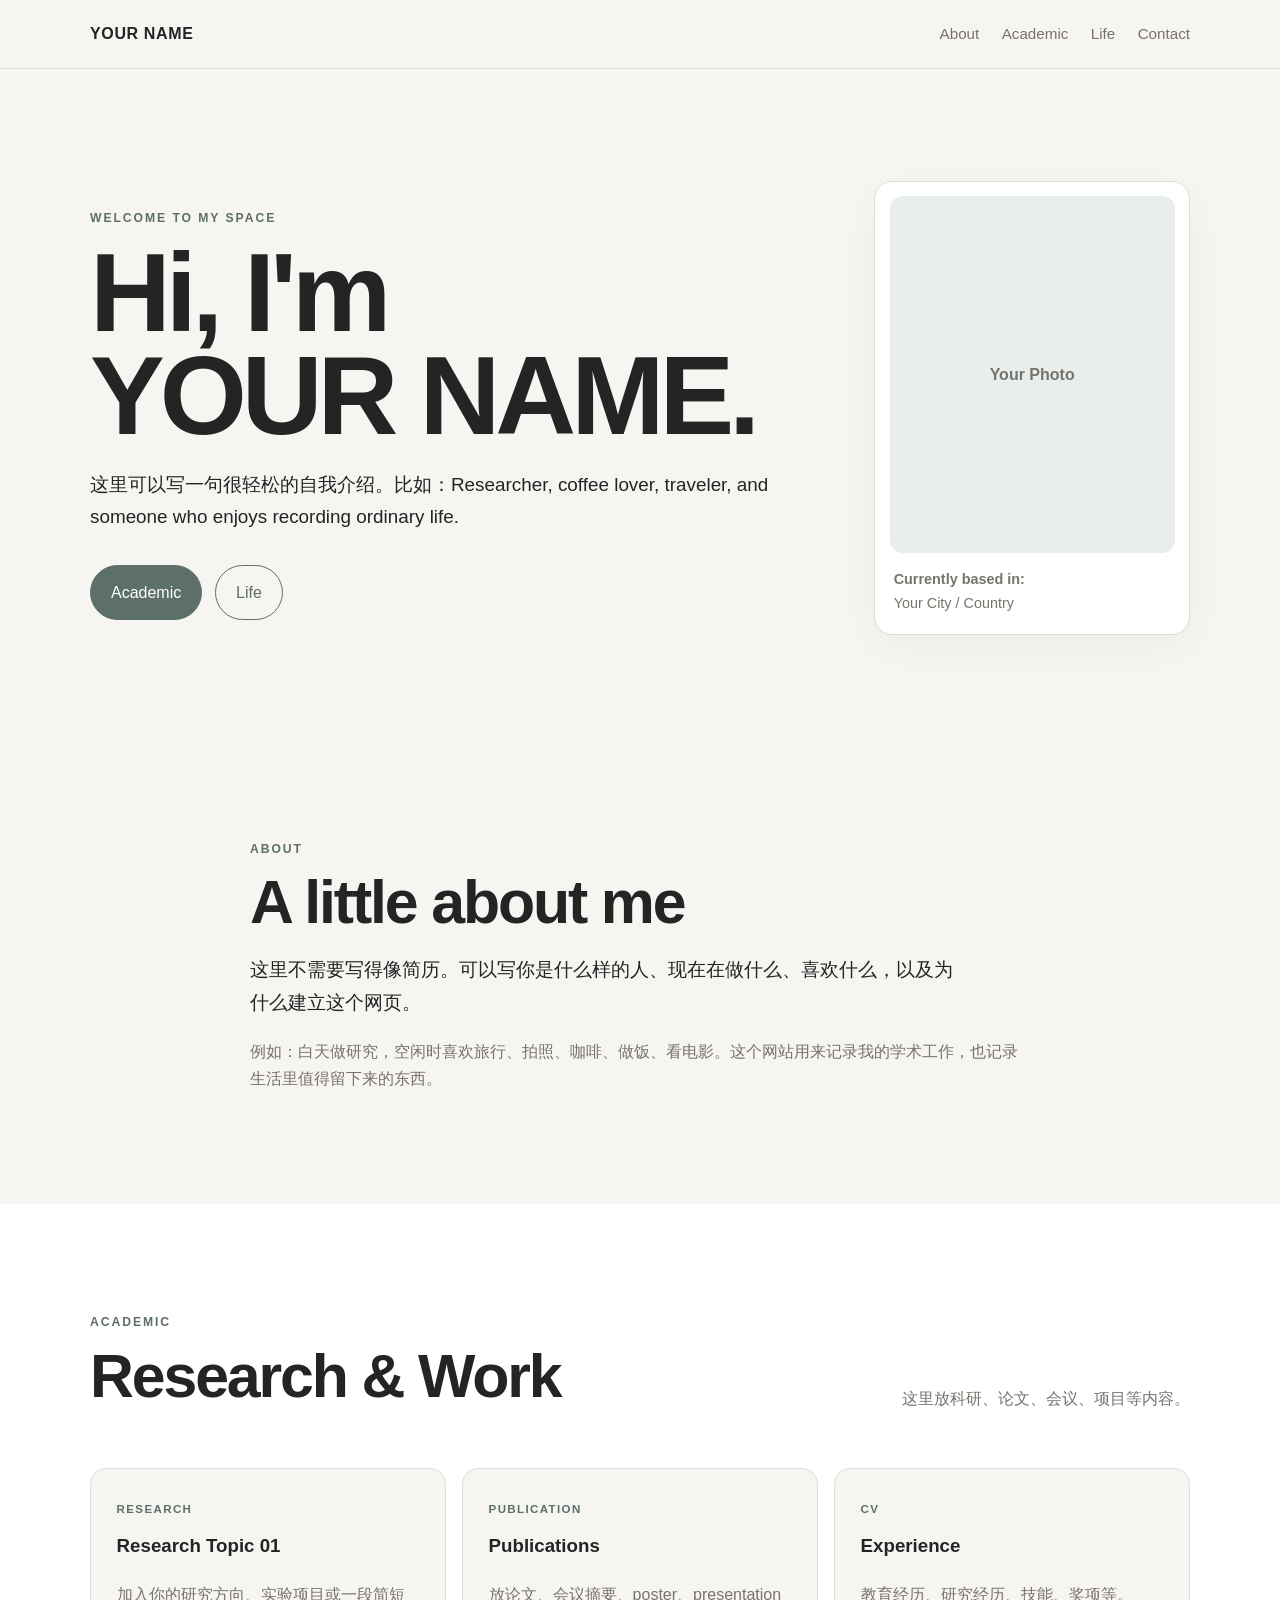
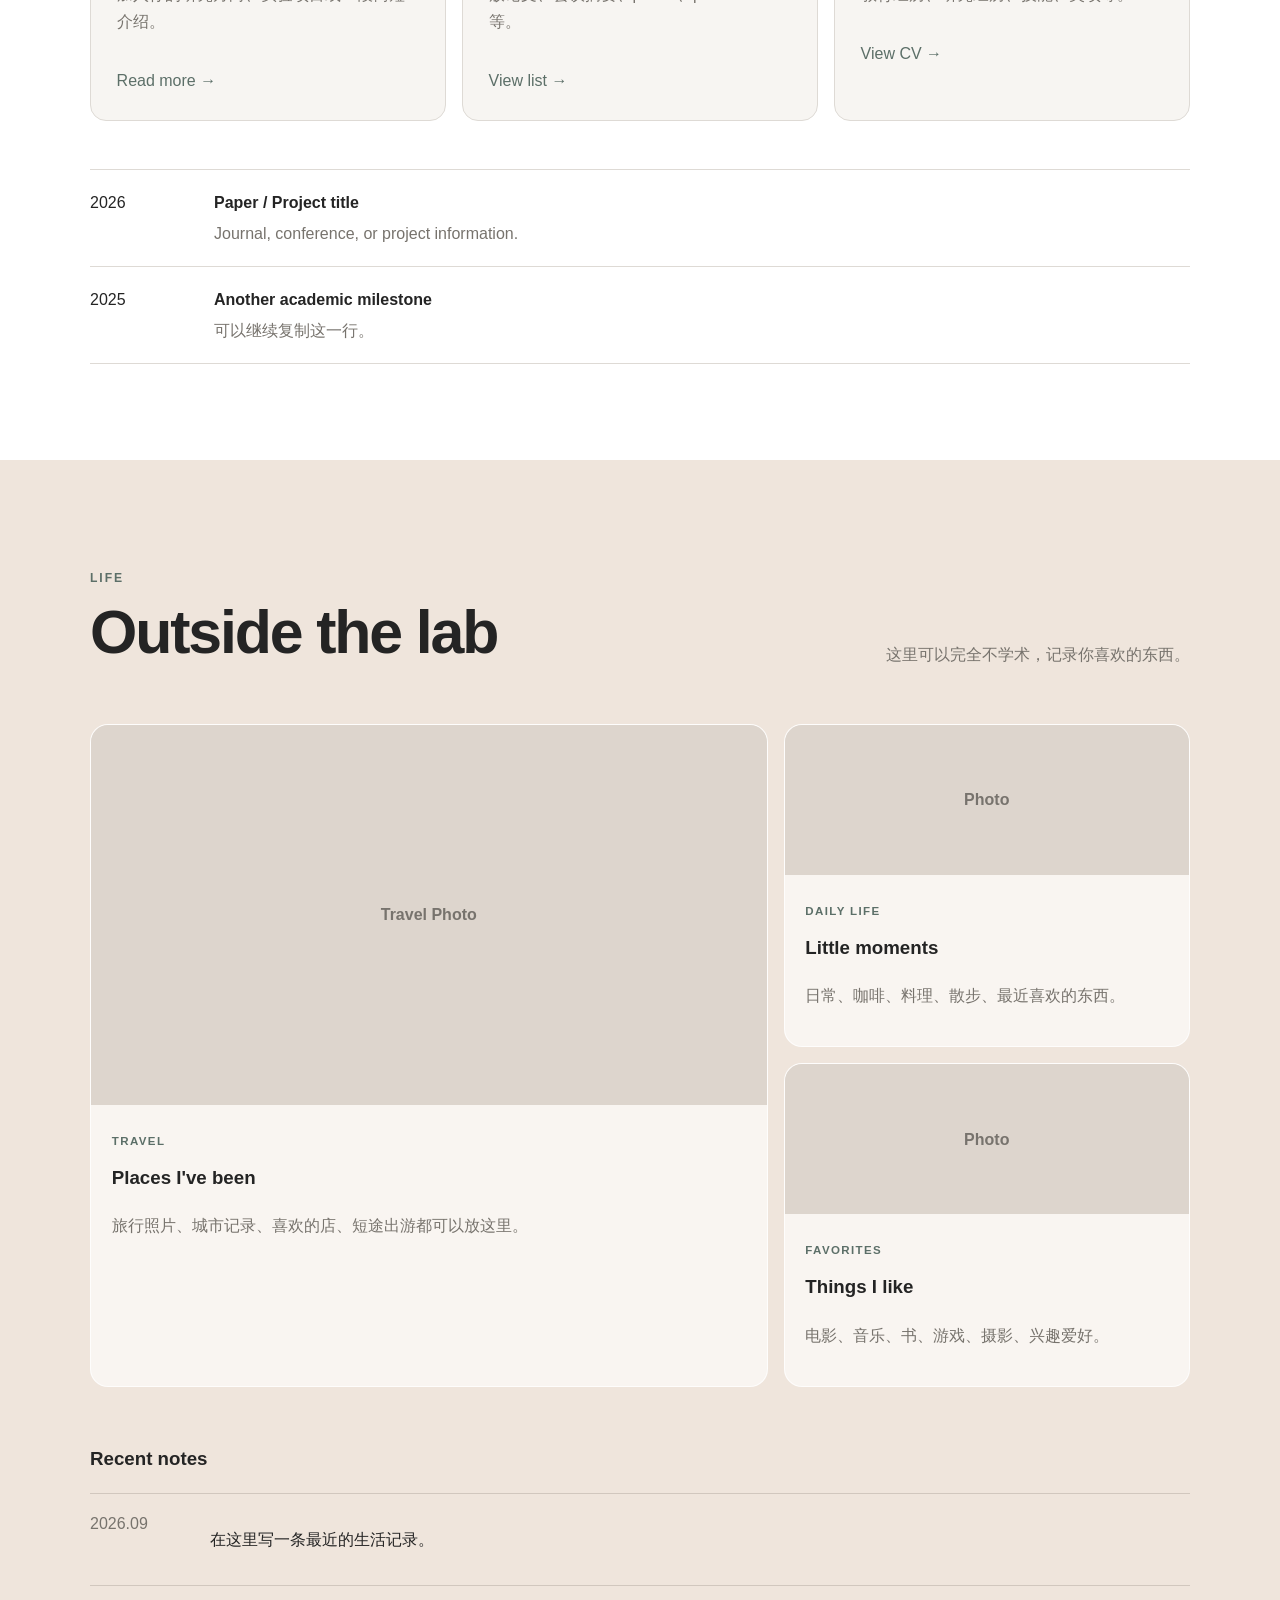
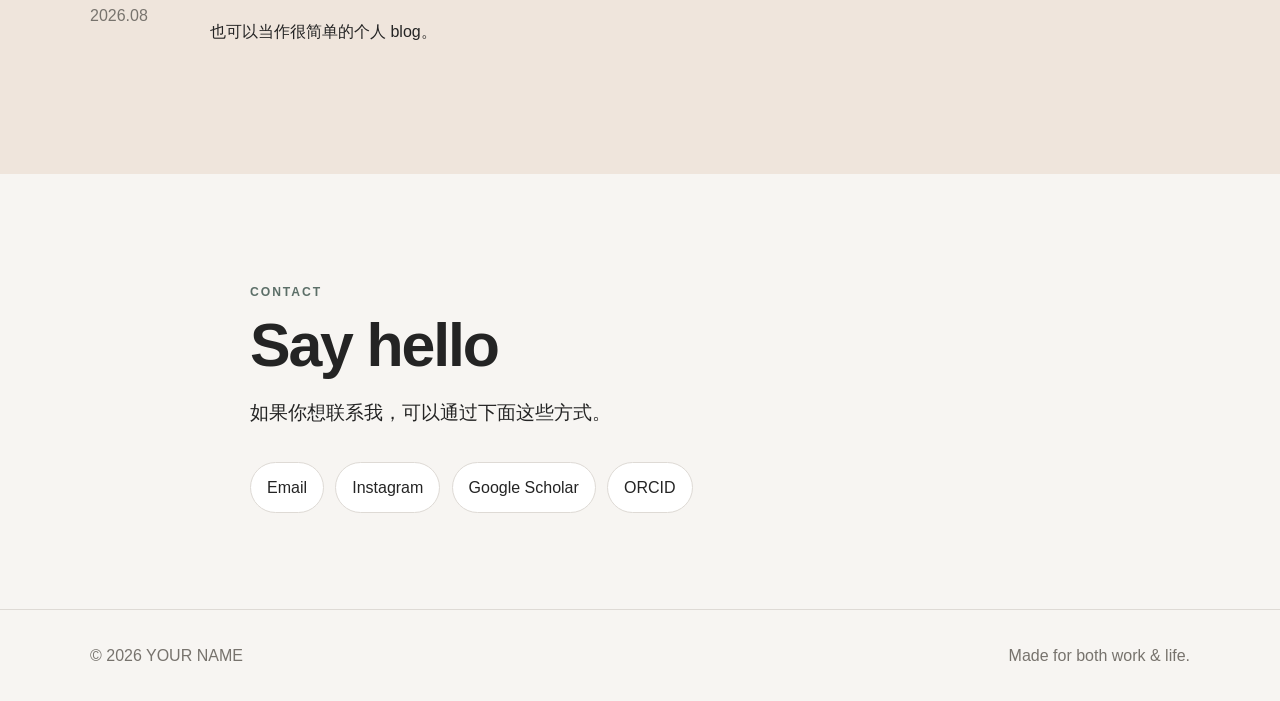
==== index.html @ bceec5b9 "Add files via upload" ====
<!DOCTYPE html>
<html lang="zh-CN">
<head>
  <meta charset="UTF-8" />
  <meta name="viewport" content="width=device-width, initial-scale=1.0" />
  <title>My Personal Website</title>
  <link rel="stylesheet" href="styles.css" />
</head>
<body>
<header class="site-header">
  <div class="container nav">
    <a class="logo" href="#home">YOUR NAME</a>
    <nav class="nav-links">
      <a href="#about">About</a>
      <a href="#academic">Academic</a>
      <a href="#life">Life</a>
      <a href="#contact">Contact</a>
    </nav>
  </div>
</header>
<main>
  <section id="home" class="hero">
    <div class="container hero-grid">
      <div class="hero-copy">
        <p class="small-label">WELCOME TO MY SPACE</p>
        <h1>Hi, I'm<br>YOUR NAME.</h1>
        <p class="lead">这里可以写一句很轻松的自我介绍。比如：Researcher, coffee lover, traveler, and someone who enjoys recording ordinary life.</p>
        <div class="hero-links">
          <a class="button primary" href="#academic">Academic</a>
          <a class="button secondary" href="#life">Life</a>
        </div>
      </div>
      <div class="profile-card">
        <div class="photo-placeholder">Your Photo</div>
        <div class="profile-note"><strong>Currently based in:</strong><br>Your City / Country</div>
      </div>
    </div>
  </section>

  <section id="about" class="section">
    <div class="container narrow">
      <p class="section-label">ABOUT</p>
      <h2>A little about me</h2>
      <p class="big-text">这里不需要写得像简历。可以写你是什么样的人、现在在做什么、喜欢什么，以及为什么建立这个网页。</p>
      <p class="muted">例如：白天做研究，空闲时喜欢旅行、拍照、咖啡、做饭、看电影。这个网站用来记录我的学术工作，也记录生活里值得留下来的东西。</p>
    </div>
  </section>

  <section id="academic" class="section academic-section">
    <div class="container">
      <div class="section-heading">
        <div><p class="section-label">ACADEMIC</p><h2>Research & Work</h2></div>
        <p class="section-description">这里放科研、论文、会议、项目等内容。</p>
      </div>
      <div class="card-grid">
        <article class="card"><span class="tag">Research</span><h3>Research Topic 01</h3><p>加入你的研究方向、实验项目或一段简短介绍。</p><a href="#">Read more →</a></article>
        <article class="card"><span class="tag">Publication</span><h3>Publications</h3><p>放论文、会议摘要、poster、presentation 等。</p><a href="#">View list →</a></article>
        <article class="card"><span class="tag">CV</span><h3>Experience</h3><p>教育经历、研究经历、技能、奖项等。</p><a href="#">View CV →</a></article>
      </div>
      <div class="simple-list">
        <div class="list-row"><span>2026</span><div><strong>Paper / Project title</strong><p>Journal, conference, or project information.</p></div></div>
        <div class="list-row"><span>2025</span><div><strong>Another academic milestone</strong><p>可以继续复制这一行。</p></div></div>
      </div>
    </div>
  </section>

  <section id="life" class="section life-section">
    <div class="container">
      <div class="section-heading">
        <div><p class="section-label">LIFE</p><h2>Outside the lab</h2></div>
        <p class="section-description">这里可以完全不学术，记录你喜欢的东西。</p>
      </div>
      <div class="life-grid">
        <article class="life-card large"><div class="image-placeholder">Travel Photo</div><div class="life-card-text"><span class="tag">Travel</span><h3>Places I've been</h3><p>旅行照片、城市记录、喜欢的店、短途出游都可以放这里。</p></div></article>
        <article class="life-card"><div class="image-placeholder small">Photo</div><div class="life-card-text"><span class="tag">Daily Life</span><h3>Little moments</h3><p>日常、咖啡、料理、散步、最近喜欢的东西。</p></div></article>
        <article class="life-card"><div class="image-placeholder small">Photo</div><div class="life-card-text"><span class="tag">Favorites</span><h3>Things I like</h3><p>电影、音乐、书、游戏、摄影、兴趣爱好。</p></div></article>
      </div>
      <div class="journal">
        <h3>Recent notes</h3>
        <div class="journal-row"><span class="date">2026.09</span><p>在这里写一条最近的生活记录。</p></div>
        <div class="journal-row"><span class="date">2026.08</span><p>也可以当作很简单的个人 blog。</p></div>
      </div>
    </div>
  </section>

  <section id="contact" class="section contact-section">
    <div class="container narrow">
      <p class="section-label">CONTACT</p>
      <h2>Say hello</h2>
      <p class="big-text">如果你想联系我，可以通过下面这些方式。</p>
      <div class="contact-links">
        <a href="mailto:your-email@example.com">Email</a><a href="#">Instagram</a><a href="#">Google Scholar</a><a href="#">ORCID</a>
      </div>
    </div>
  </section>
</main>
<footer><div class="container footer-inner"><span>© 2026 YOUR NAME</span><span>Made for both work & life.</span></div></footer>
</body>
</html>
---- styles.css ----
:root { --bg:#f7f5f2; --surface:#ffffff; --text:#242424; --muted:#77736d; --line:#dedad5; --accent:#5c6f68; --accent-soft:#e8eeeb; --warm:#efe5dc; --max-width:1100px; }
*{box-sizing:border-box} html{scroll-behavior:smooth} body{margin:0;font-family:-apple-system,BlinkMacSystemFont,"Segoe UI",Arial,sans-serif;color:var(--text);background:var(--bg);line-height:1.7} a{color:inherit}.container{width:min(92%,var(--max-width));margin:0 auto}.narrow{max-width:780px}.site-header{position:sticky;top:0;z-index:20;background:rgba(247,245,242,.92);backdrop-filter:blur(10px);border-bottom:1px solid rgba(222,218,213,.8)}.nav{min-height:68px;display:flex;align-items:center;justify-content:space-between}.logo{text-decoration:none;font-weight:700;letter-spacing:.04em}.nav-links{display:flex;gap:1.4rem;flex-wrap:wrap}.nav-links a{text-decoration:none;color:var(--muted);font-size:.95rem}.nav-links a:hover{color:var(--text)}.hero{padding:7rem 0 6rem}.hero-grid{display:grid;grid-template-columns:1.45fr .65fr;gap:5rem;align-items:center}.small-label,.section-label{color:var(--accent);letter-spacing:.16em;font-size:.76rem;font-weight:700}h1{margin:.4rem 0 1.4rem;font-size:clamp(3.5rem,9vw,7rem);line-height:.92;letter-spacing:-.045em}h2{margin:.35rem 0 1.2rem;font-size:clamp(2.2rem,5vw,3.8rem);line-height:1.05;letter-spacing:-.035em}h3{margin-top:.55rem}.lead,.big-text{font-size:1.18rem;max-width:720px}.muted,.section-description,.card p,.life-card p,.simple-list p{color:var(--muted)}.hero-links{display:flex;gap:.8rem;margin-top:2rem}.button{text-decoration:none;padding:.8rem 1.25rem;border-radius:100px;border:1px solid var(--accent)}.primary{background:var(--accent);color:#fff}.secondary{color:var(--accent)}.profile-card{background:var(--surface);border:1px solid var(--line);padding:.9rem;border-radius:18px;box-shadow:0 12px 40px rgba(0,0,0,.04)}.photo-placeholder{aspect-ratio:4/5;border-radius:13px;background:var(--accent-soft);display:grid;place-items:center;color:var(--muted);font-weight:600}.profile-note{padding:.9rem .25rem .2rem;color:var(--muted);font-size:.9rem}.section{padding:6rem 0}.academic-section{background:var(--surface)}.life-section{background:var(--warm)}.section-heading{display:flex;justify-content:space-between;align-items:end;gap:2rem;margin-bottom:2.5rem}.section-description{max-width:350px}.card-grid{display:grid;grid-template-columns:repeat(3,1fr);gap:1rem}.card{min-height:250px;padding:1.6rem;border:1px solid var(--line);border-radius:16px;background:var(--bg)}.card a{display:inline-block;margin-top:1rem;color:var(--accent);text-decoration:none}.tag{font-size:.72rem;color:var(--accent);text-transform:uppercase;letter-spacing:.12em;font-weight:700}.simple-list{margin-top:3rem;border-top:1px solid var(--line)}.list-row{display:grid;grid-template-columns:100px 1fr;gap:1.5rem;padding:1.2rem 0;border-bottom:1px solid var(--line)}.list-row p{margin:.2rem 0 0}.life-grid{display:grid;grid-template-columns:1.25fr .75fr;gap:1rem}.life-card{background:rgba(255,255,255,.6);border:1px solid rgba(255,255,255,.8);border-radius:18px;overflow:hidden}.life-card.large{grid-row:span 2}.image-placeholder{min-height:380px;background:#ddd5cd;display:grid;place-items:center;color:var(--muted);font-weight:600}.image-placeholder.small{min-height:150px}.life-card-text{padding:1.3rem}.journal{margin-top:3.5rem}.journal-row{display:grid;grid-template-columns:120px 1fr;border-top:1px solid rgba(90,80,70,.2);padding:1rem 0}.date{color:var(--muted)}.contact-links{display:flex;flex-wrap:wrap;gap:.7rem;margin-top:2rem}.contact-links a{text-decoration:none;border:1px solid var(--line);background:var(--surface);padding:.7rem 1rem;border-radius:100px}footer{border-top:1px solid var(--line);padding:2rem 0;color:var(--muted)}.footer-inner{display:flex;justify-content:space-between;gap:1rem}@media(max-width:780px){.nav{flex-direction:column;align-items:flex-start;padding:1rem 0}.hero-grid,.card-grid,.life-grid,.list-row,.journal-row{grid-template-columns:1fr}.hero{padding-top:4rem}.life-card.large{grid-row:auto}.section-heading,.footer-inner{flex-direction:column;align-items:flex-start}}
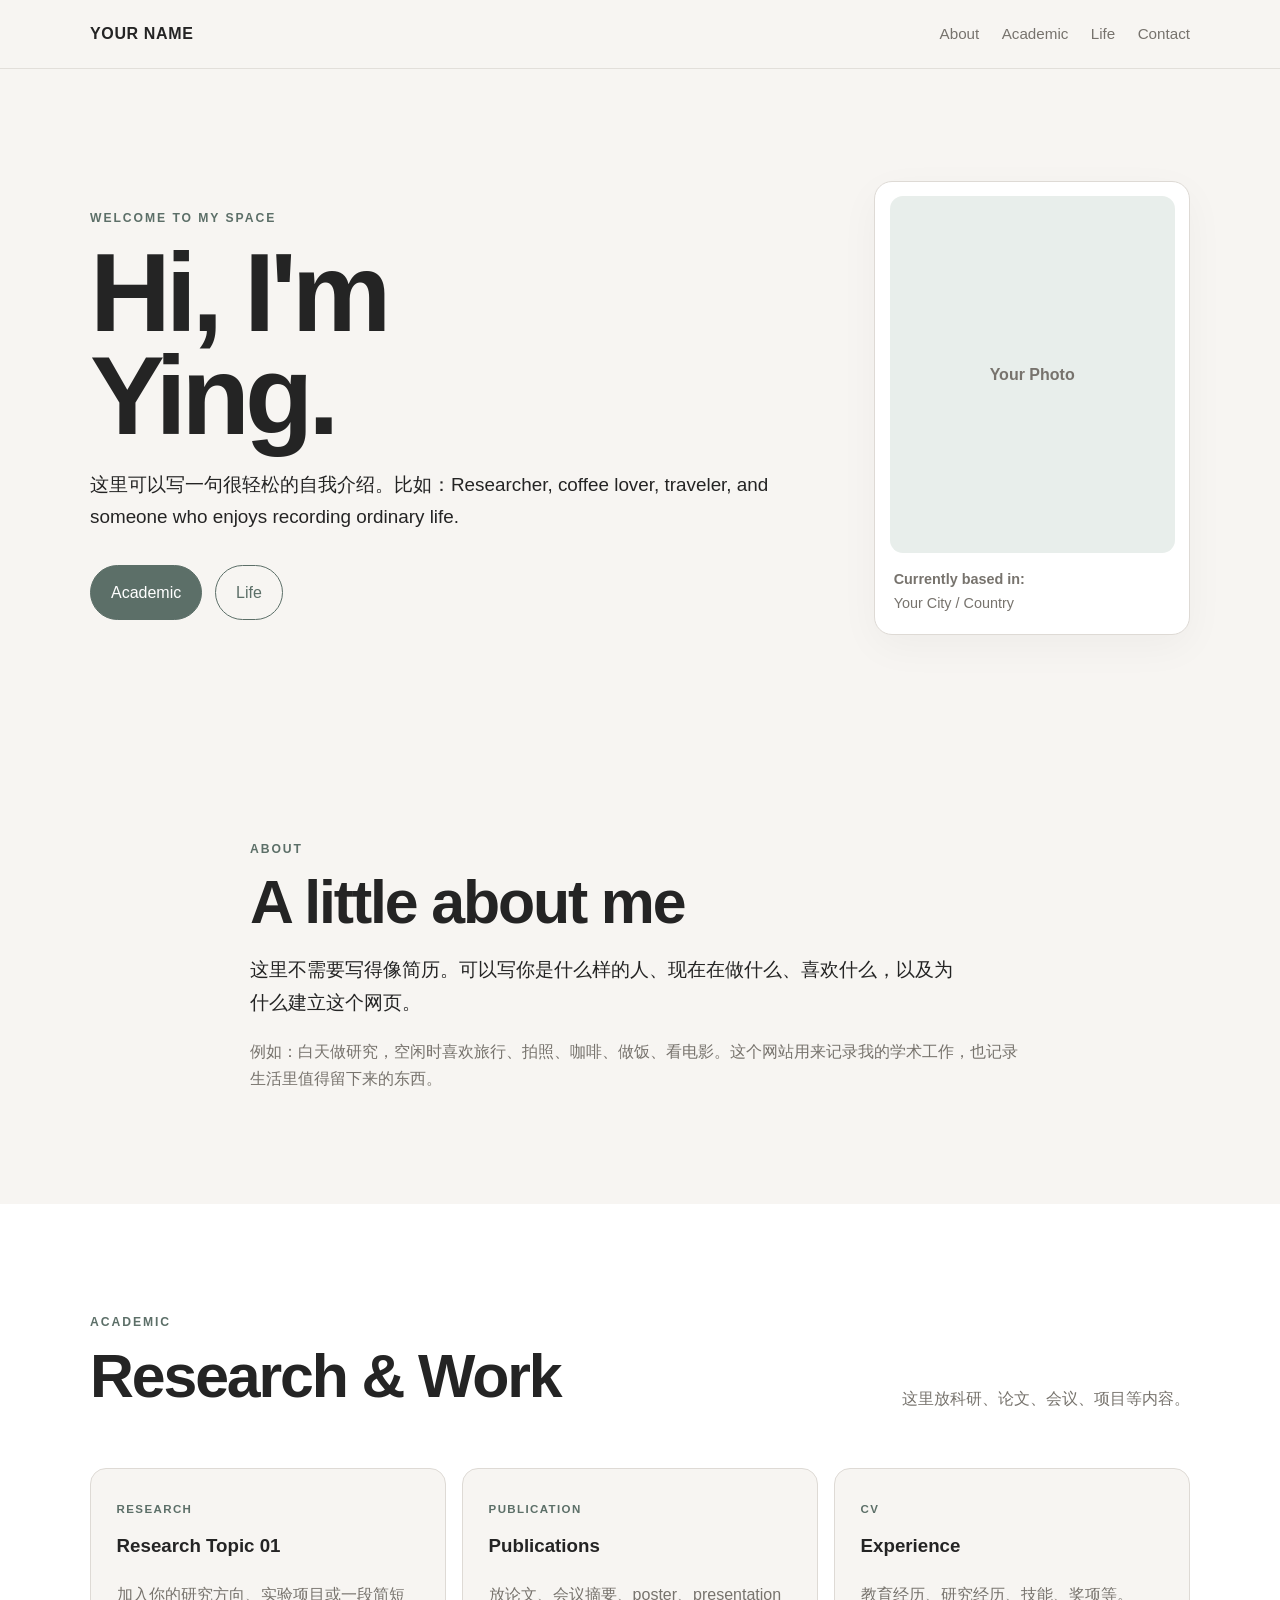
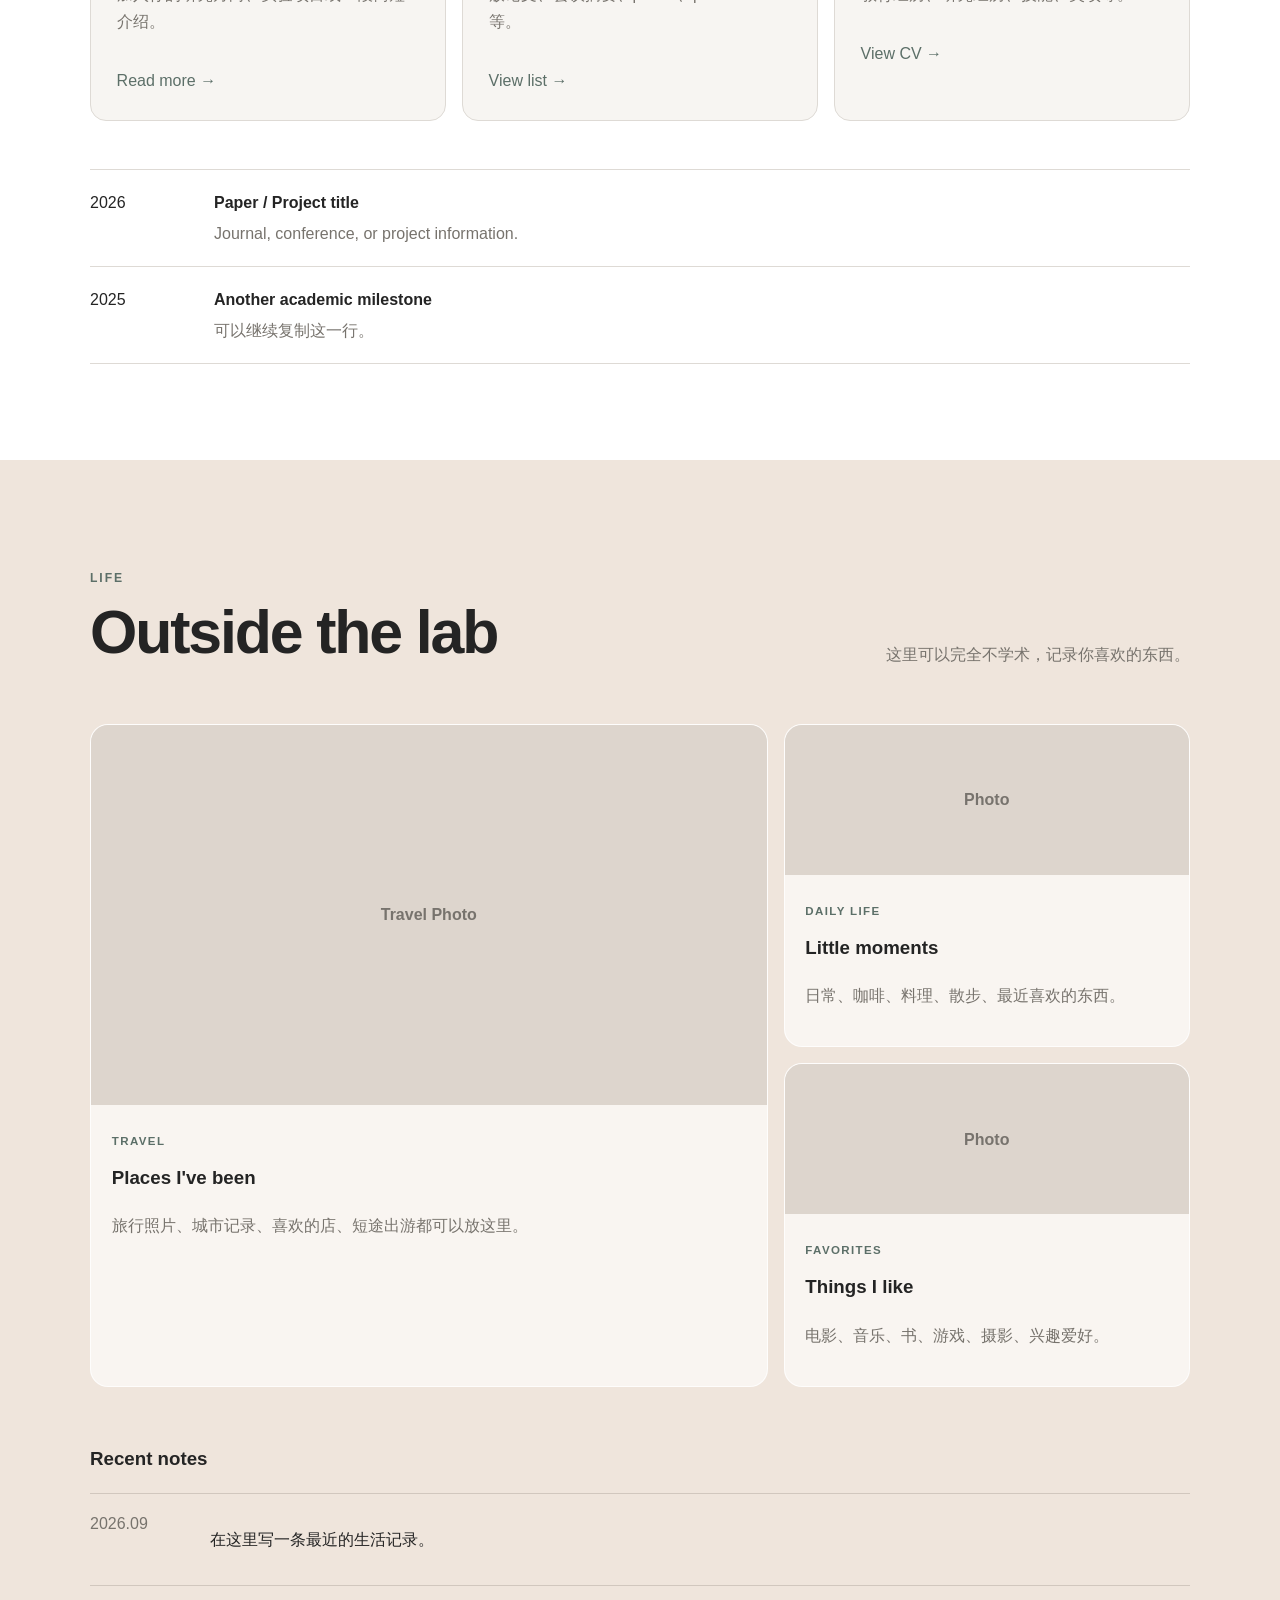
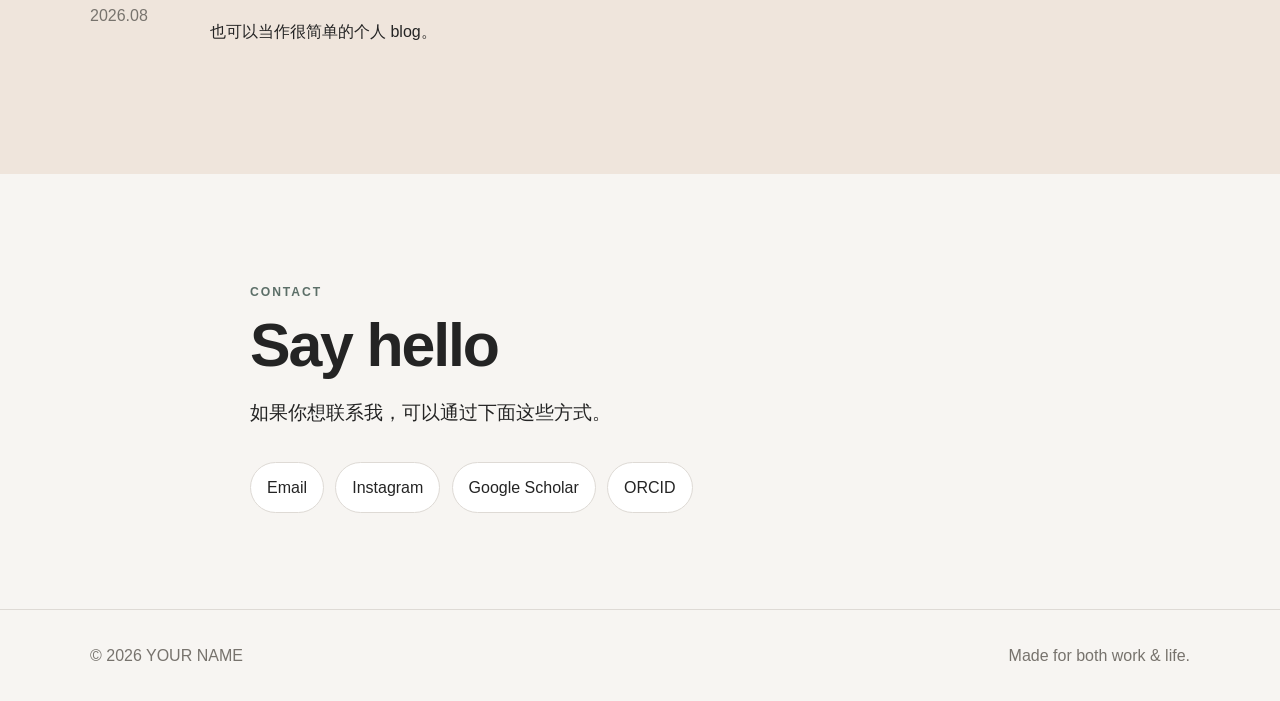
==== commit a5e8b336: "Update index.html" ====
--- a/index.html
+++ b/index.html
@@ -23,7 +23,7 @@
     <div class="container hero-grid">
       <div class="hero-copy">
         <p class="small-label">WELCOME TO MY SPACE</p>
-        <h1>Hi, I'm<br>YOUR NAME.</h1>
+        <h1>Hi, I'm<br>Ying.</h1>
         <p class="lead">这里可以写一句很轻松的自我介绍。比如：Researcher, coffee lover, traveler, and someone who enjoys recording ordinary life.</p>
         <div class="hero-links">
           <a class="button primary" href="#academic">Academic</a>
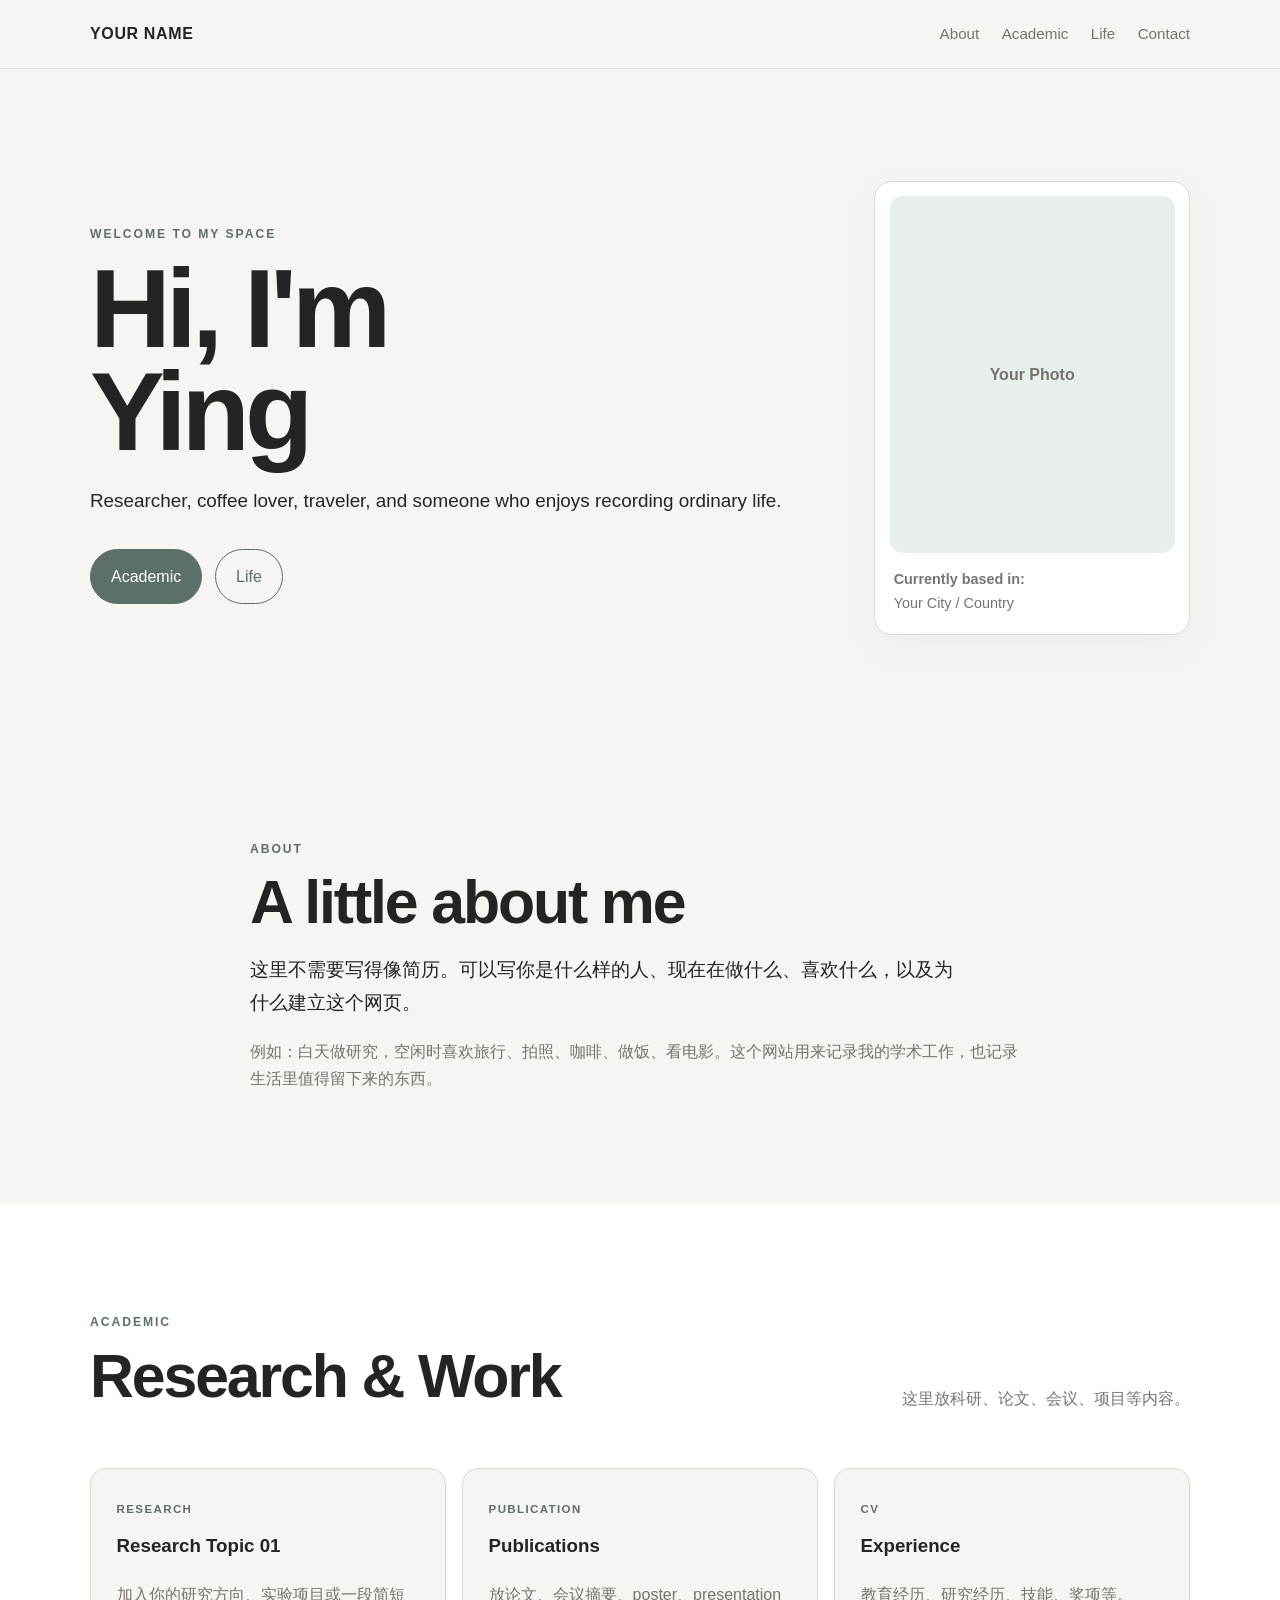
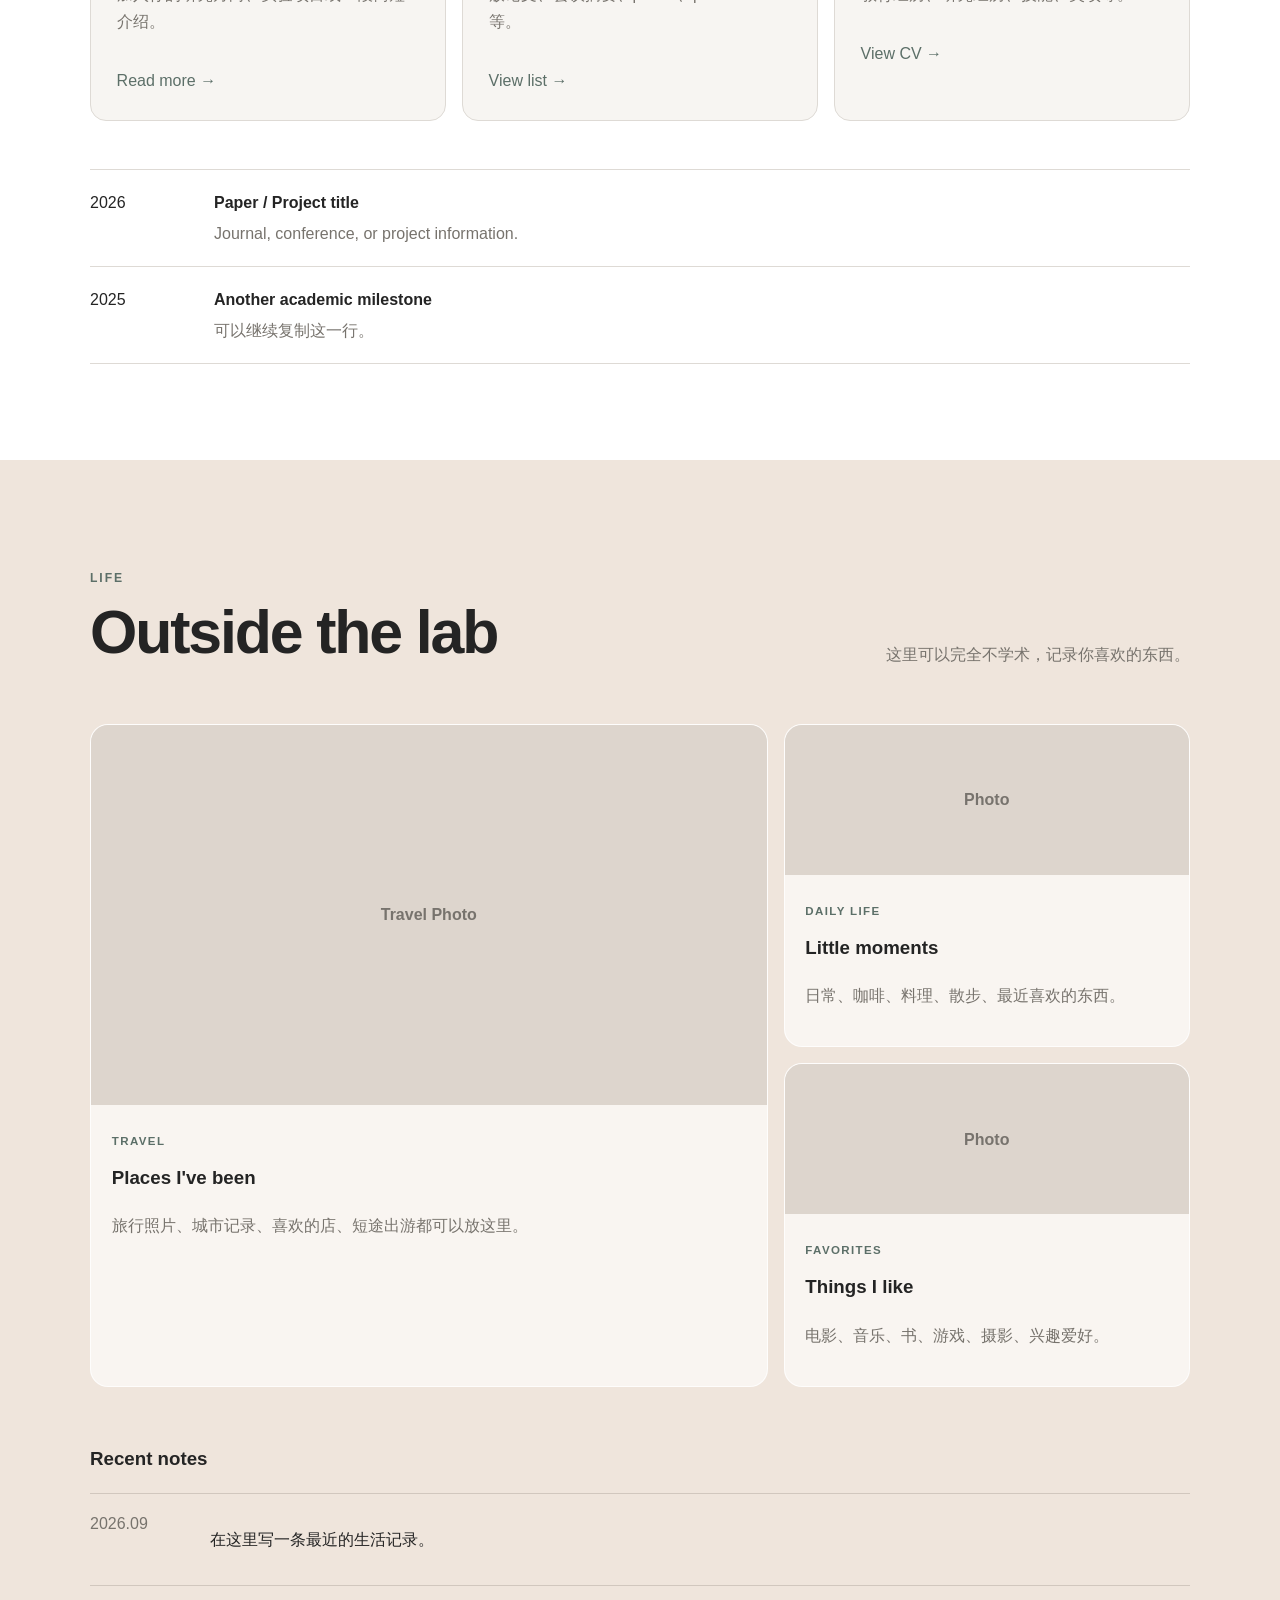
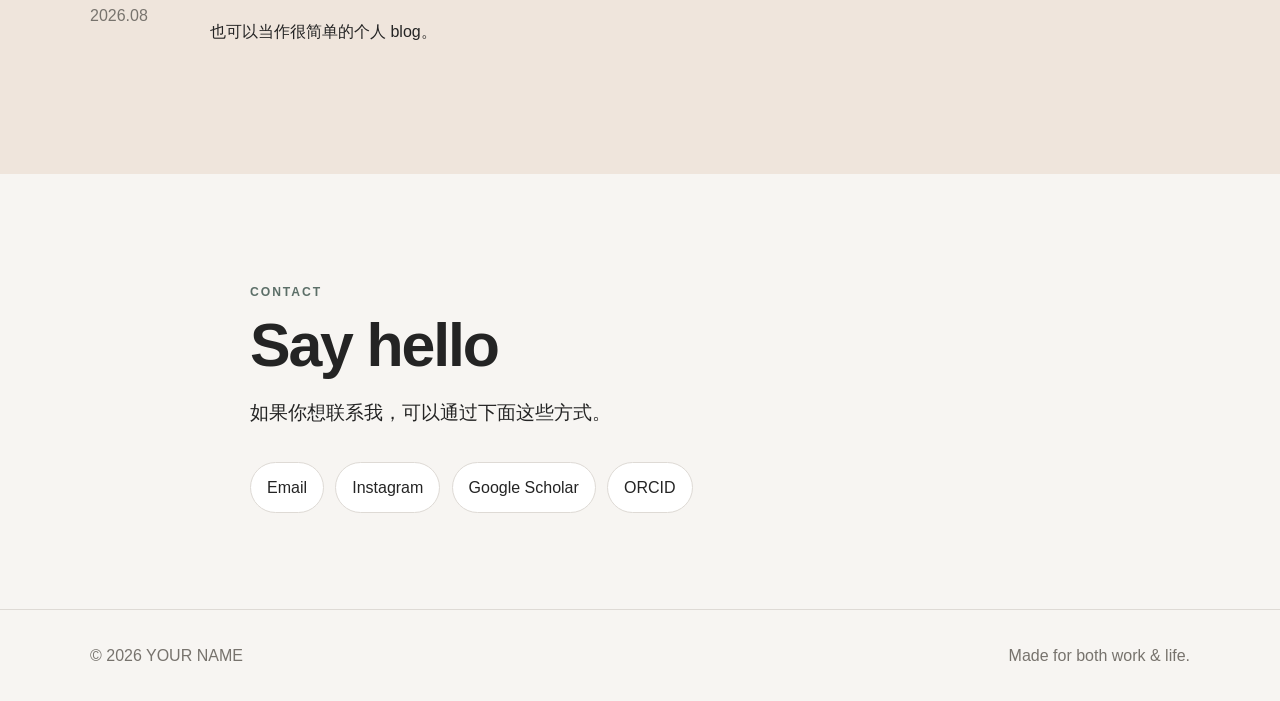
==== commit a9732ced: "Update index.html" ====
--- a/index.html
+++ b/index.html
@@ -23,8 +23,8 @@
     <div class="container hero-grid">
       <div class="hero-copy">
         <p class="small-label">WELCOME TO MY SPACE</p>
-        <h1>Hi, I'm<br>Ying.</h1>
-        <p class="lead">这里可以写一句很轻松的自我介绍。比如：Researcher, coffee lover, traveler, and someone who enjoys recording ordinary life.</p>
+        <h1>Hi, I'm<br>Ying</h1>
+        <p class="lead">Researcher, coffee lover, traveler, and someone who enjoys recording ordinary life.</p>
         <div class="hero-links">
           <a class="button primary" href="#academic">Academic</a>
           <a class="button secondary" href="#life">Life</a>
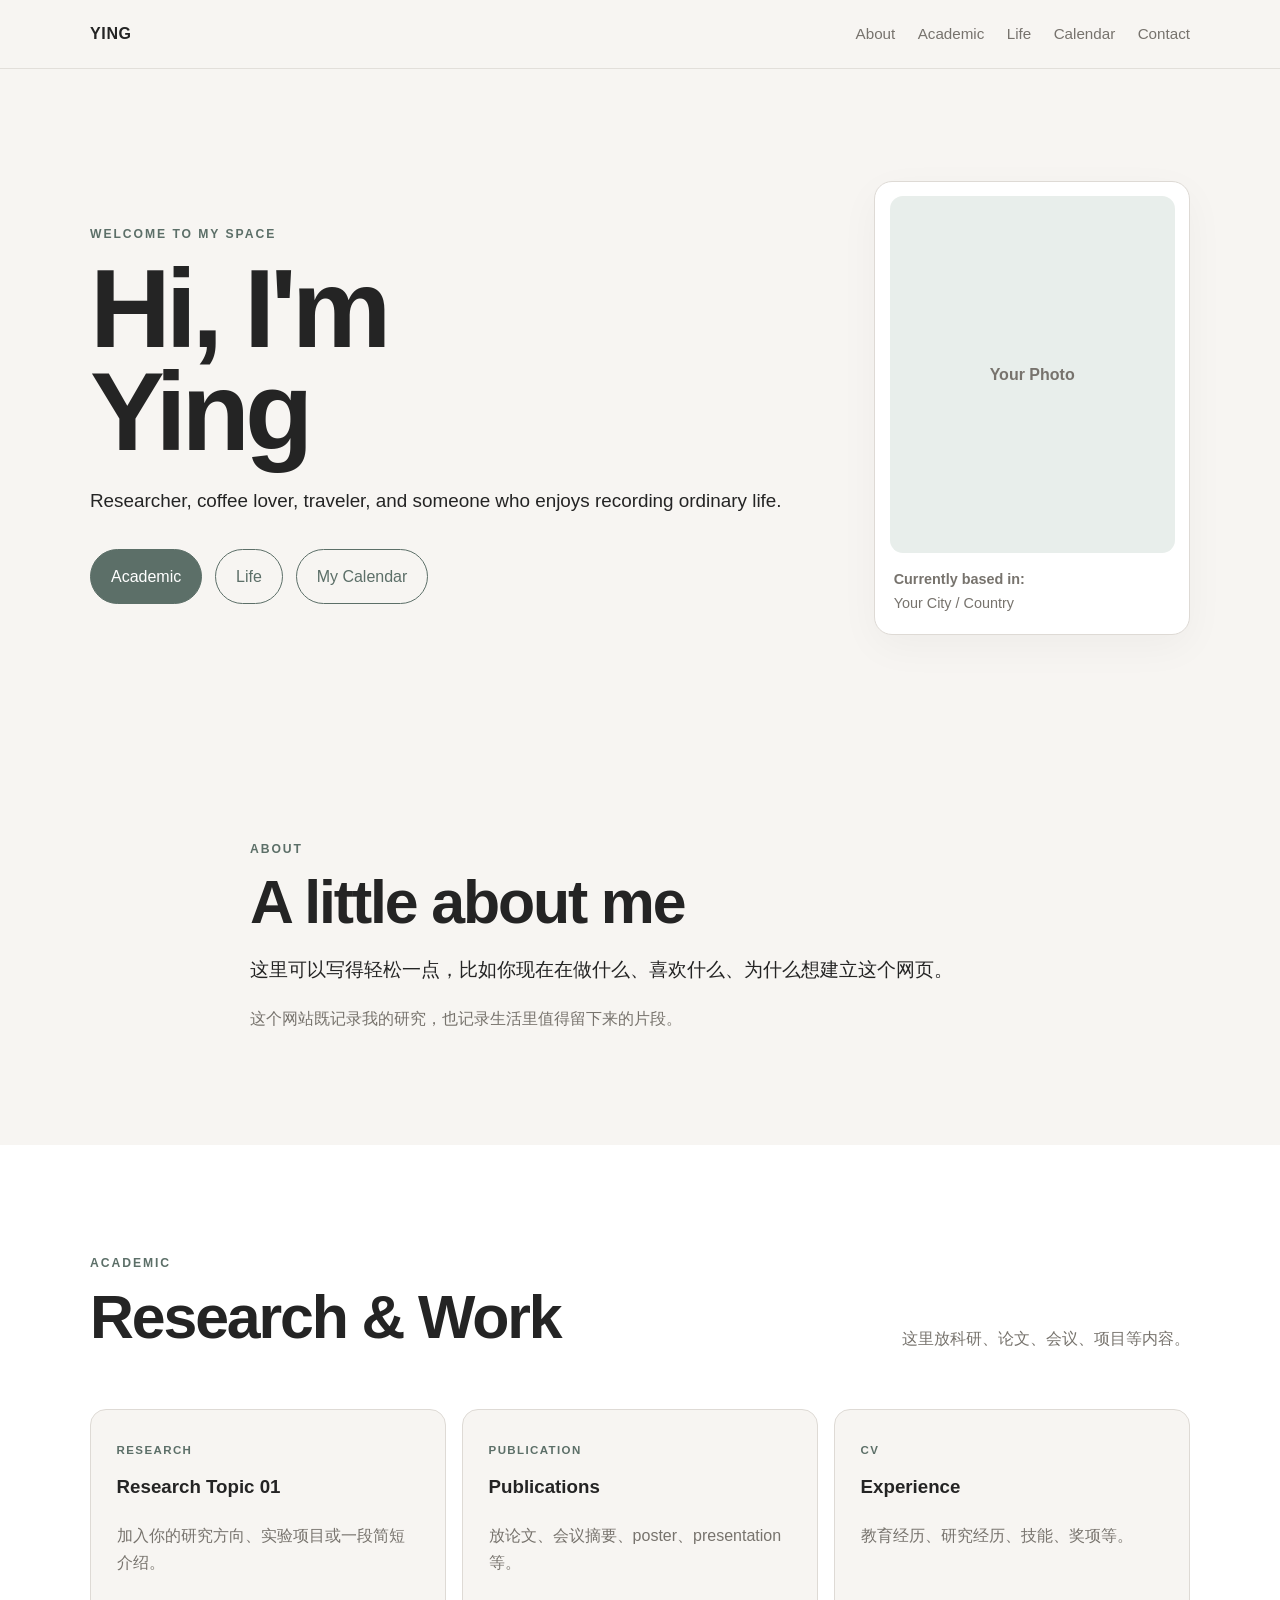
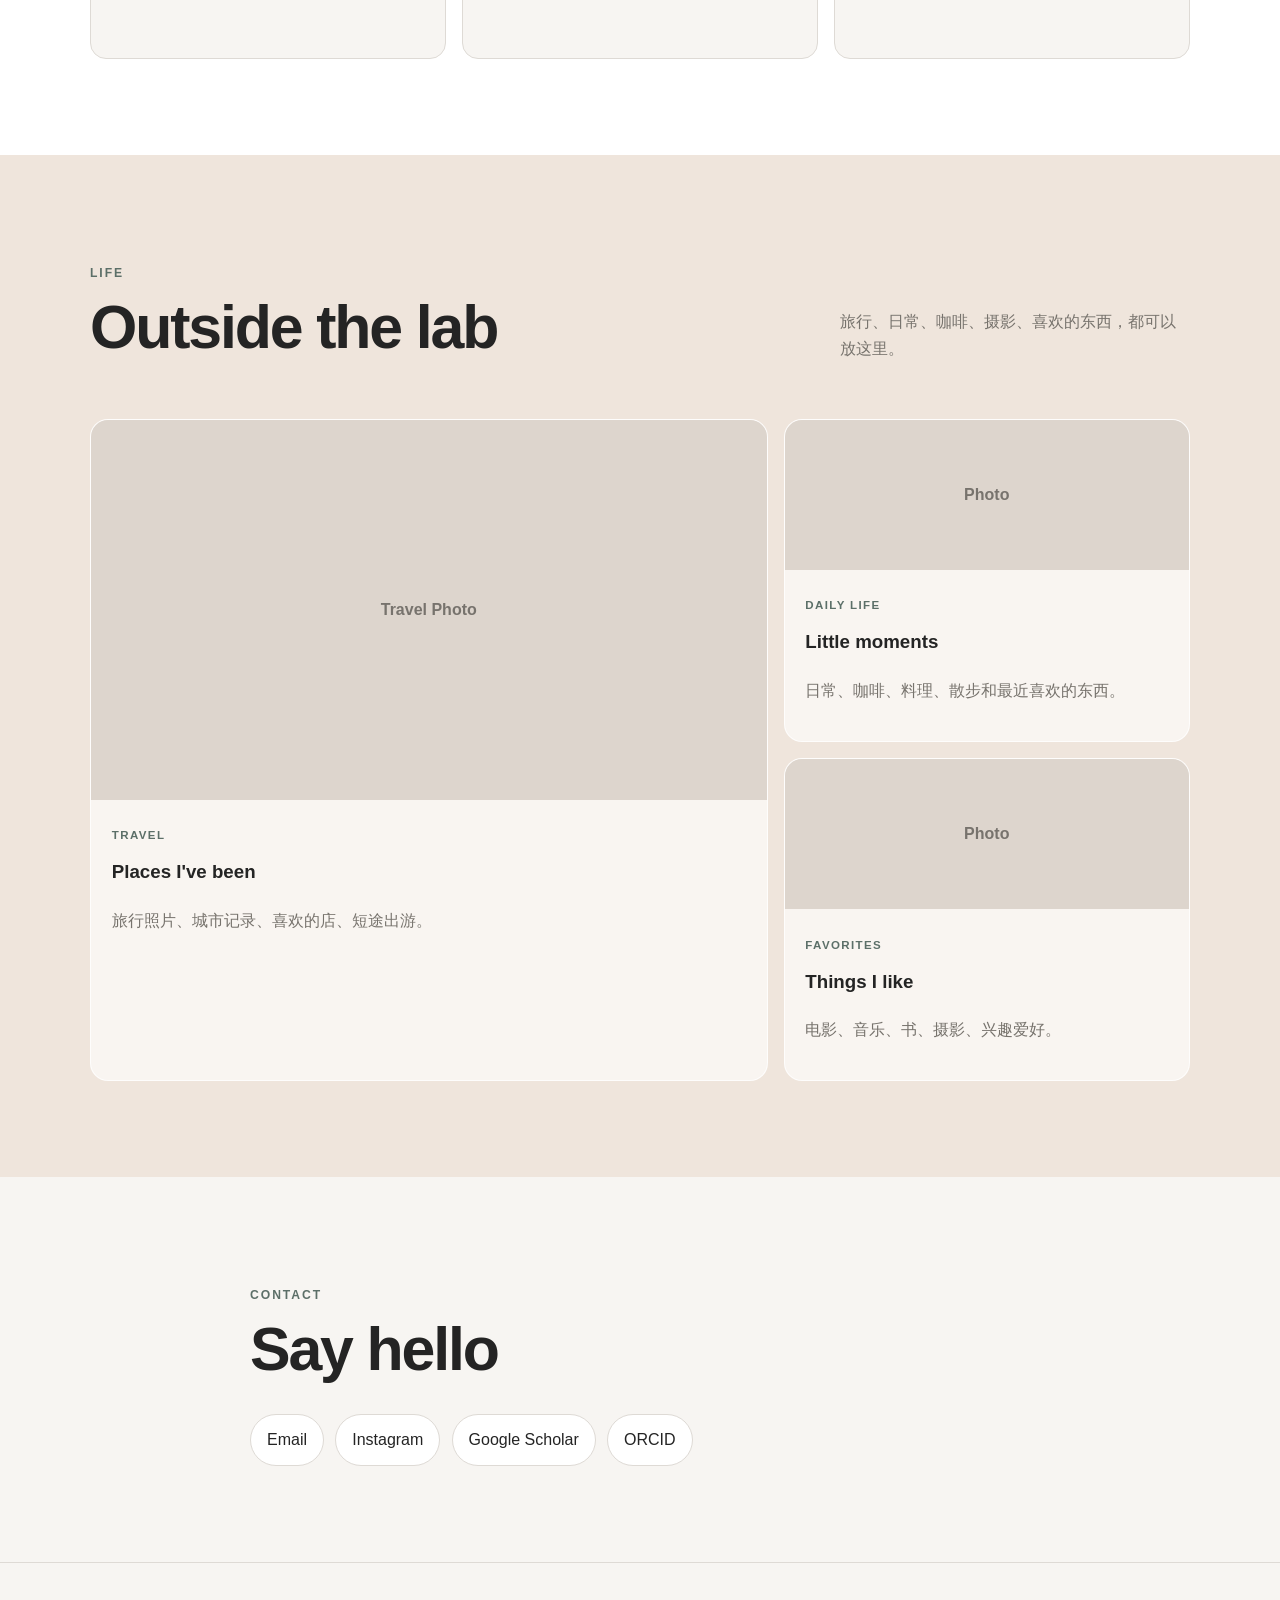
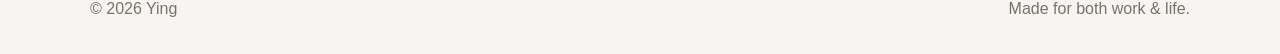
==== commit a4d6336c: "Add files via upload" ====
--- a/index.html
+++ b/index.html
@@ -3,22 +3,26 @@
 <head>
   <meta charset="UTF-8" />
   <meta name="viewport" content="width=device-width, initial-scale=1.0" />
-  <title>My Personal Website</title>
+  <title>Ying's Personal Website</title>
   <link rel="stylesheet" href="styles.css" />
 </head>
 <body>
+
 <header class="site-header">
   <div class="container nav">
-    <a class="logo" href="#home">YOUR NAME</a>
+    <a class="logo" href="#home">YING</a>
     <nav class="nav-links">
       <a href="#about">About</a>
       <a href="#academic">Academic</a>
       <a href="#life">Life</a>
+      <a href="calendar.html">Calendar</a>
       <a href="#contact">Contact</a>
     </nav>
   </div>
 </header>
+
 <main>
+
   <section id="home" class="hero">
     <div class="container hero-grid">
       <div class="hero-copy">
@@ -28,11 +32,16 @@
         <div class="hero-links">
           <a class="button primary" href="#academic">Academic</a>
           <a class="button secondary" href="#life">Life</a>
+          <a class="button secondary" href="calendar.html">My Calendar</a>
         </div>
       </div>
+
       <div class="profile-card">
         <div class="photo-placeholder">Your Photo</div>
-        <div class="profile-note"><strong>Currently based in:</strong><br>Your City / Country</div>
+        <div class="profile-note">
+          <strong>Currently based in:</strong><br>
+          Your City / Country
+        </div>
       </div>
     </div>
   </section>
@@ -41,25 +50,43 @@
     <div class="container narrow">
       <p class="section-label">ABOUT</p>
       <h2>A little about me</h2>
-      <p class="big-text">这里不需要写得像简历。可以写你是什么样的人、现在在做什么、喜欢什么，以及为什么建立这个网页。</p>
-      <p class="muted">例如：白天做研究，空闲时喜欢旅行、拍照、咖啡、做饭、看电影。这个网站用来记录我的学术工作，也记录生活里值得留下来的东西。</p>
+      <p class="big-text">
+        这里可以写得轻松一点，比如你现在在做什么、喜欢什么、为什么想建立这个网页。
+      </p>
+      <p class="muted">
+        这个网站既记录我的研究，也记录生活里值得留下来的片段。
+      </p>
     </div>
   </section>
 
   <section id="academic" class="section academic-section">
     <div class="container">
       <div class="section-heading">
-        <div><p class="section-label">ACADEMIC</p><h2>Research & Work</h2></div>
+        <div>
+          <p class="section-label">ACADEMIC</p>
+          <h2>Research & Work</h2>
+        </div>
         <p class="section-description">这里放科研、论文、会议、项目等内容。</p>
       </div>
+
       <div class="card-grid">
-        <article class="card"><span class="tag">Research</span><h3>Research Topic 01</h3><p>加入你的研究方向、实验项目或一段简短介绍。</p><a href="#">Read more →</a></article>
-        <article class="card"><span class="tag">Publication</span><h3>Publications</h3><p>放论文、会议摘要、poster、presentation 等。</p><a href="#">View list →</a></article>
-        <article class="card"><span class="tag">CV</span><h3>Experience</h3><p>教育经历、研究经历、技能、奖项等。</p><a href="#">View CV →</a></article>
-      </div>
-      <div class="simple-list">
-        <div class="list-row"><span>2026</span><div><strong>Paper / Project title</strong><p>Journal, conference, or project information.</p></div></div>
-        <div class="list-row"><span>2025</span><div><strong>Another academic milestone</strong><p>可以继续复制这一行。</p></div></div>
+        <article class="card">
+          <span class="tag">Research</span>
+          <h3>Research Topic 01</h3>
+          <p>加入你的研究方向、实验项目或一段简短介绍。</p>
+        </article>
+
+        <article class="card">
+          <span class="tag">Publication</span>
+          <h3>Publications</h3>
+          <p>放论文、会议摘要、poster、presentation 等。</p>
+        </article>
+
+        <article class="card">
+          <span class="tag">CV</span>
+          <h3>Experience</h3>
+          <p>教育经历、研究经历、技能、奖项等。</p>
+        </article>
       </div>
     </div>
   </section>
@@ -67,18 +94,40 @@
   <section id="life" class="section life-section">
     <div class="container">
       <div class="section-heading">
-        <div><p class="section-label">LIFE</p><h2>Outside the lab</h2></div>
-        <p class="section-description">这里可以完全不学术，记录你喜欢的东西。</p>
+        <div>
+          <p class="section-label">LIFE</p>
+          <h2>Outside the lab</h2>
+        </div>
+        <p class="section-description">旅行、日常、咖啡、摄影、喜欢的东西，都可以放这里。</p>
       </div>
+
       <div class="life-grid">
-        <article class="life-card large"><div class="image-placeholder">Travel Photo</div><div class="life-card-text"><span class="tag">Travel</span><h3>Places I've been</h3><p>旅行照片、城市记录、喜欢的店、短途出游都可以放这里。</p></div></article>
-        <article class="life-card"><div class="image-placeholder small">Photo</div><div class="life-card-text"><span class="tag">Daily Life</span><h3>Little moments</h3><p>日常、咖啡、料理、散步、最近喜欢的东西。</p></div></article>
-        <article class="life-card"><div class="image-placeholder small">Photo</div><div class="life-card-text"><span class="tag">Favorites</span><h3>Things I like</h3><p>电影、音乐、书、游戏、摄影、兴趣爱好。</p></div></article>
-      </div>
-      <div class="journal">
-        <h3>Recent notes</h3>
-        <div class="journal-row"><span class="date">2026.09</span><p>在这里写一条最近的生活记录。</p></div>
-        <div class="journal-row"><span class="date">2026.08</span><p>也可以当作很简单的个人 blog。</p></div>
+        <article class="life-card large">
+          <div class="image-placeholder">Travel Photo</div>
+          <div class="life-card-text">
+            <span class="tag">Travel</span>
+            <h3>Places I've been</h3>
+            <p>旅行照片、城市记录、喜欢的店、短途出游。</p>
+          </div>
+        </article>
+
+        <article class="life-card">
+          <div class="image-placeholder small">Photo</div>
+          <div class="life-card-text">
+            <span class="tag">Daily Life</span>
+            <h3>Little moments</h3>
+            <p>日常、咖啡、料理、散步和最近喜欢的东西。</p>
+          </div>
+        </article>
+
+        <article class="life-card">
+          <div class="image-placeholder small">Photo</div>
+          <div class="life-card-text">
+            <span class="tag">Favorites</span>
+            <h3>Things I like</h3>
+            <p>电影、音乐、书、摄影、兴趣爱好。</p>
+          </div>
+        </article>
       </div>
     </div>
   </section>
@@ -87,13 +136,23 @@
     <div class="container narrow">
       <p class="section-label">CONTACT</p>
       <h2>Say hello</h2>
-      <p class="big-text">如果你想联系我，可以通过下面这些方式。</p>
       <div class="contact-links">
-        <a href="mailto:your-email@example.com">Email</a><a href="#">Instagram</a><a href="#">Google Scholar</a><a href="#">ORCID</a>
+        <a href="mailto:your-email@example.com">Email</a>
+        <a href="#">Instagram</a>
+        <a href="#">Google Scholar</a>
+        <a href="#">ORCID</a>
       </div>
     </div>
   </section>
+
 </main>
-<footer><div class="container footer-inner"><span>© 2026 YOUR NAME</span><span>Made for both work & life.</span></div></footer>
+
+<footer>
+  <div class="container footer-inner">
+    <span>© 2026 Ying</span>
+    <span>Made for both work & life.</span>
+  </div>
+</footer>
+
 </body>
 </html>
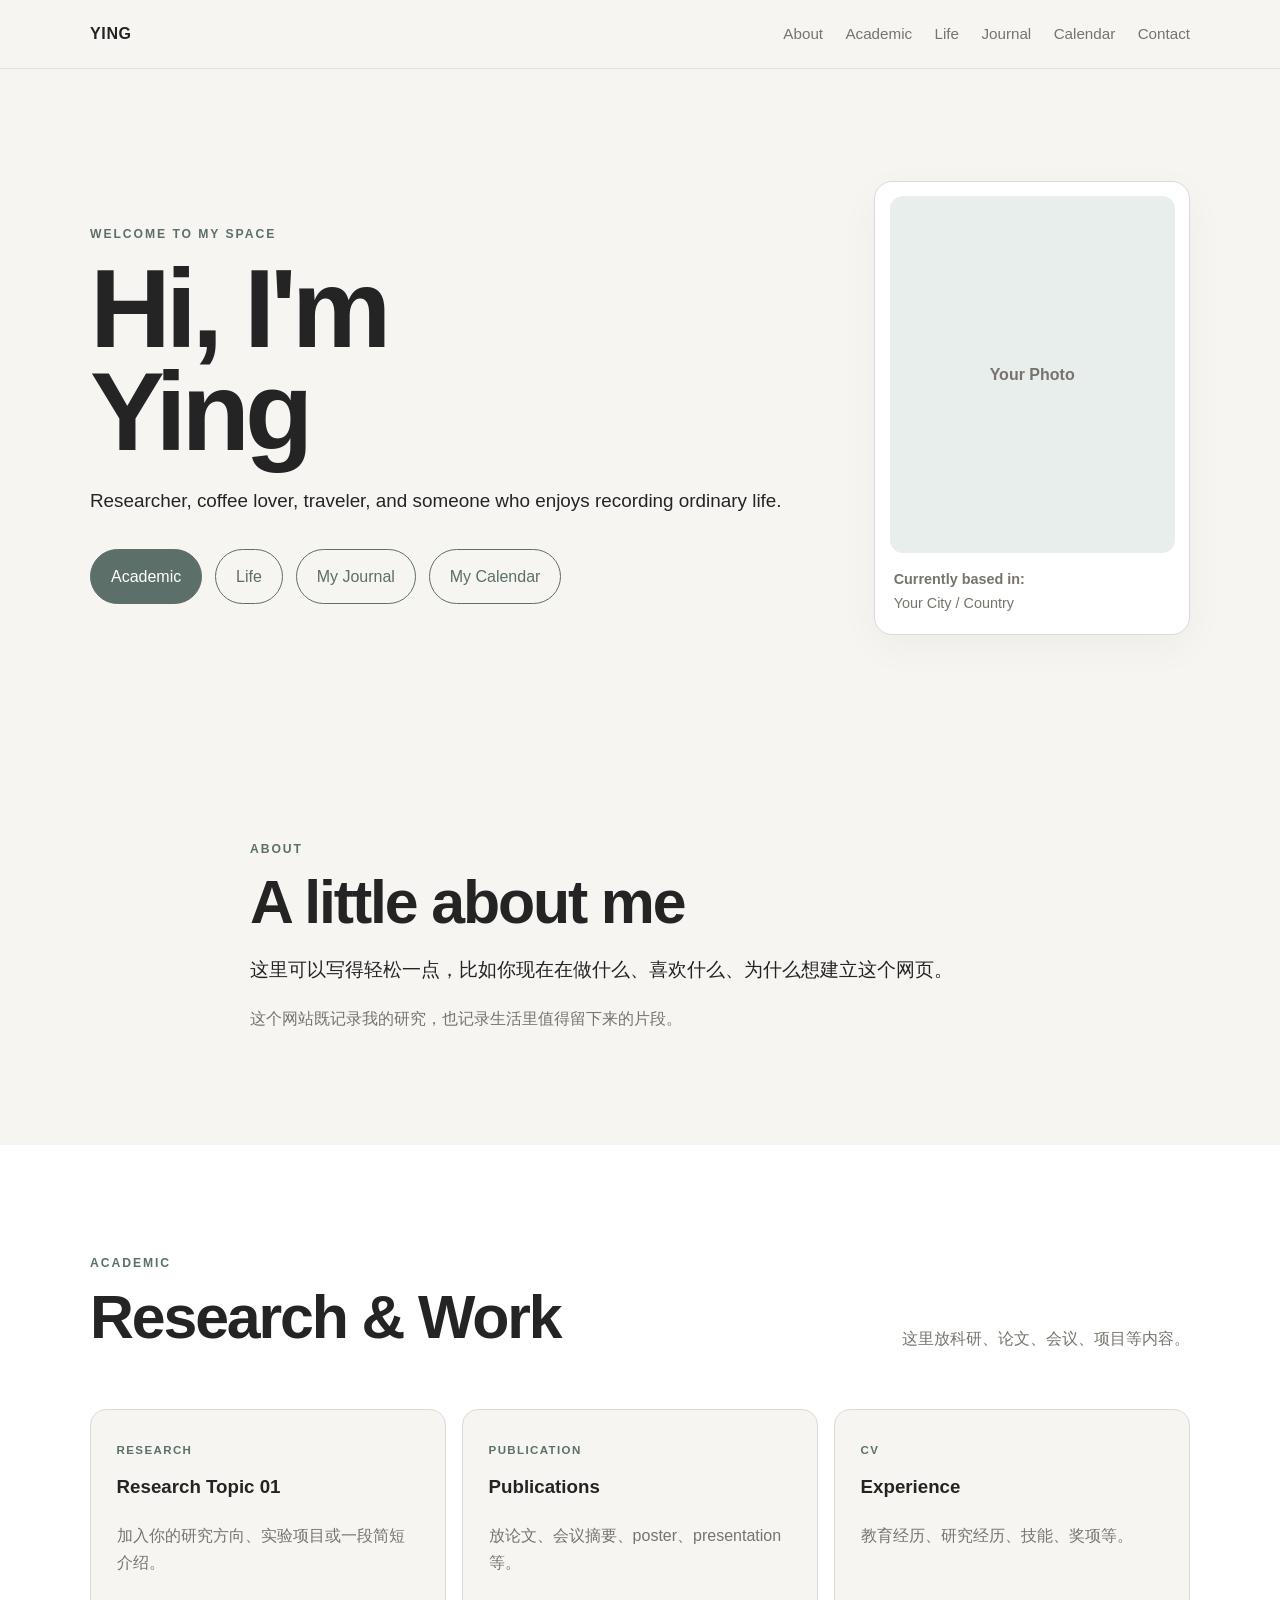
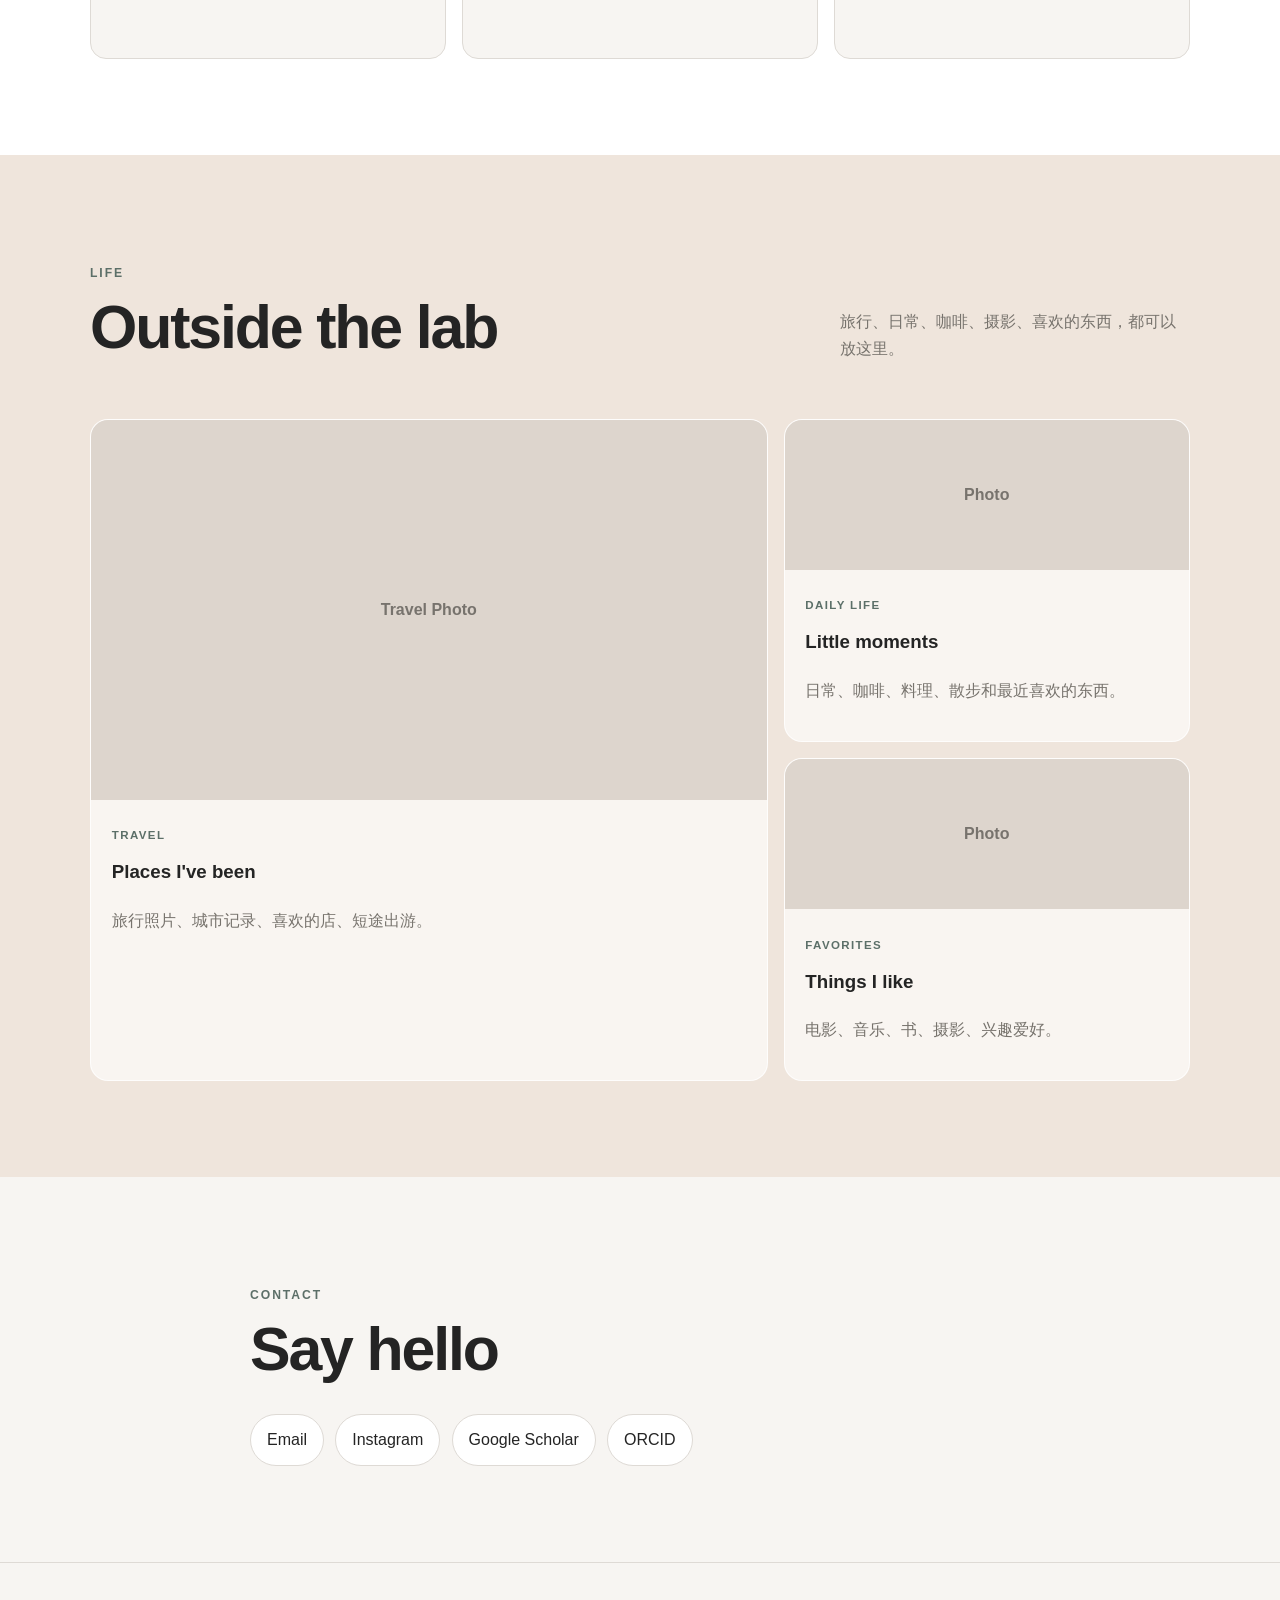
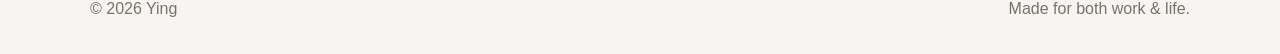
==== commit 84f5eebc: "Add files via upload" ====
--- a/index.html
+++ b/index.html
@@ -15,6 +15,7 @@
       <a href="#about">About</a>
       <a href="#academic">Academic</a>
       <a href="#life">Life</a>
+      <a href="journal.html">Journal</a>
       <a href="calendar.html">Calendar</a>
       <a href="#contact">Contact</a>
     </nav>
@@ -32,6 +33,7 @@
         <div class="hero-links">
           <a class="button primary" href="#academic">Academic</a>
           <a class="button secondary" href="#life">Life</a>
+          <a class="button secondary" href="journal.html">My Journal</a>
           <a class="button secondary" href="calendar.html">My Calendar</a>
         </div>
       </div>
